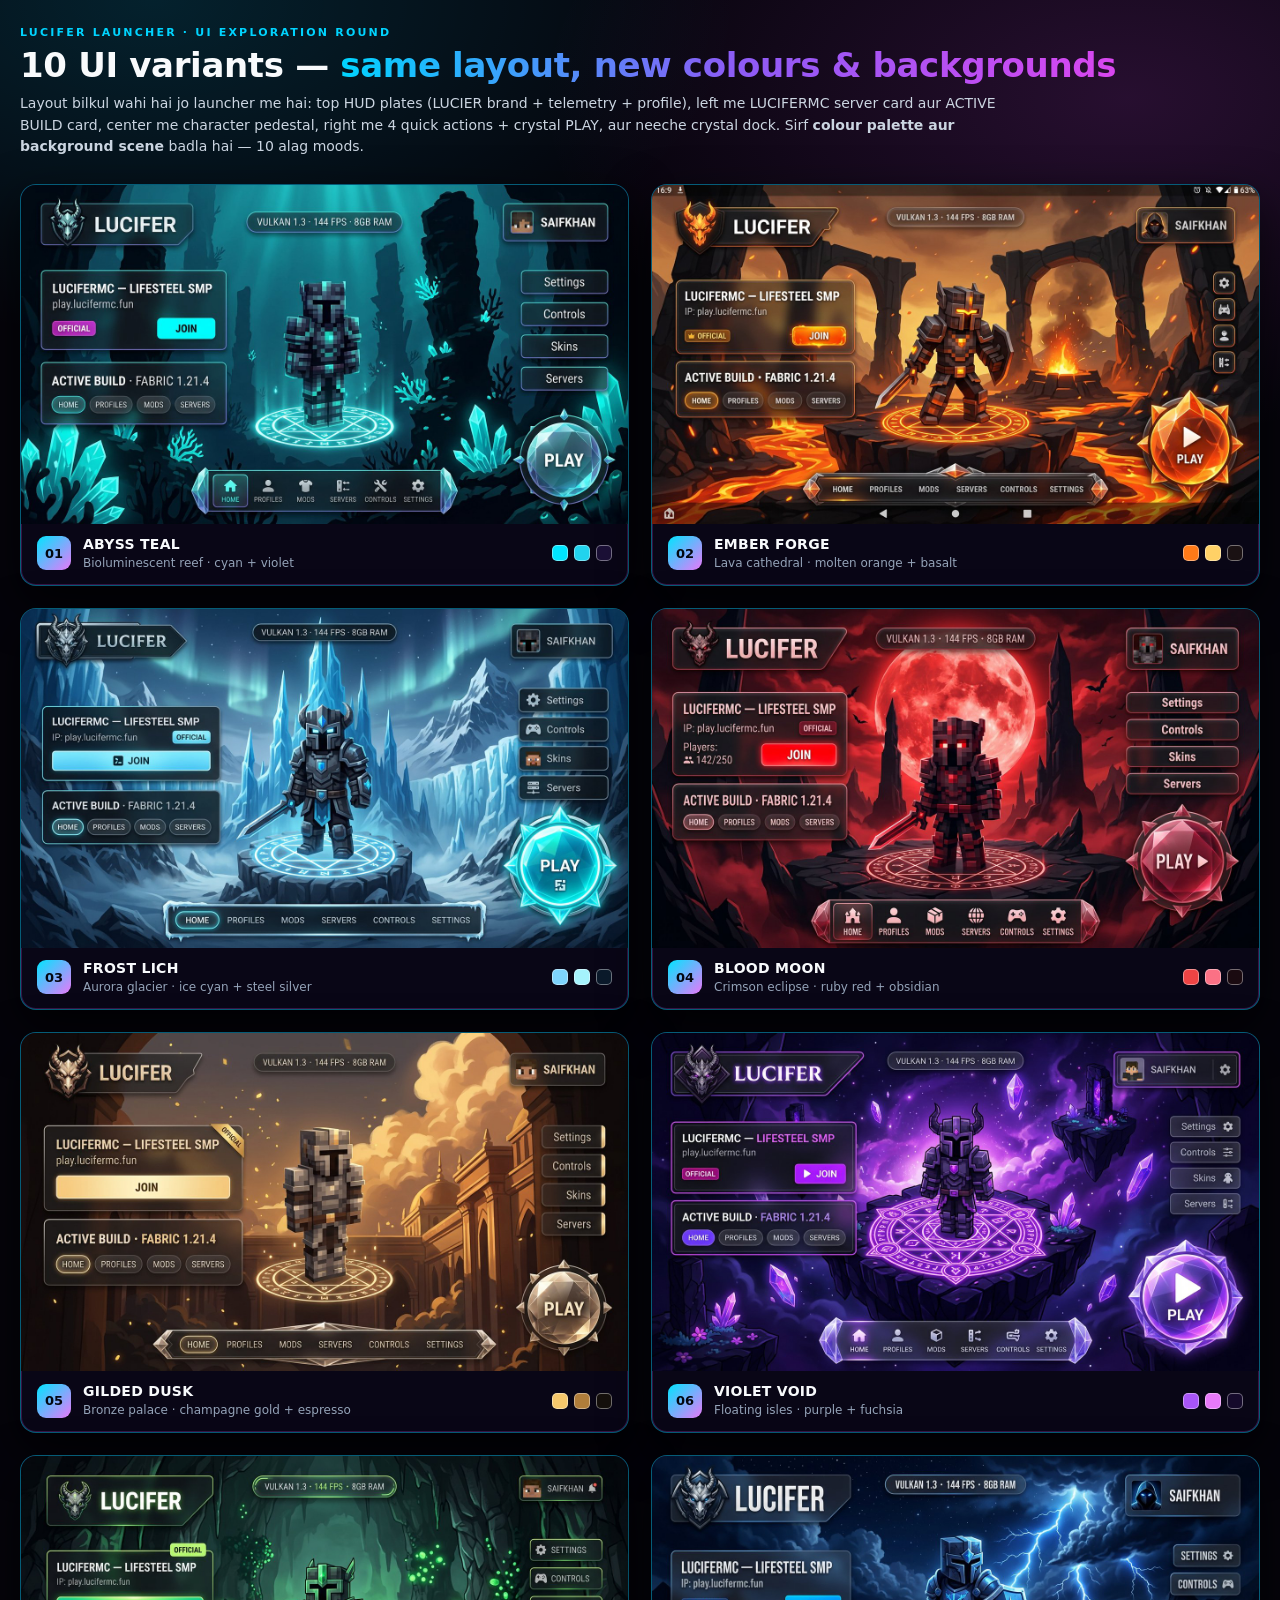
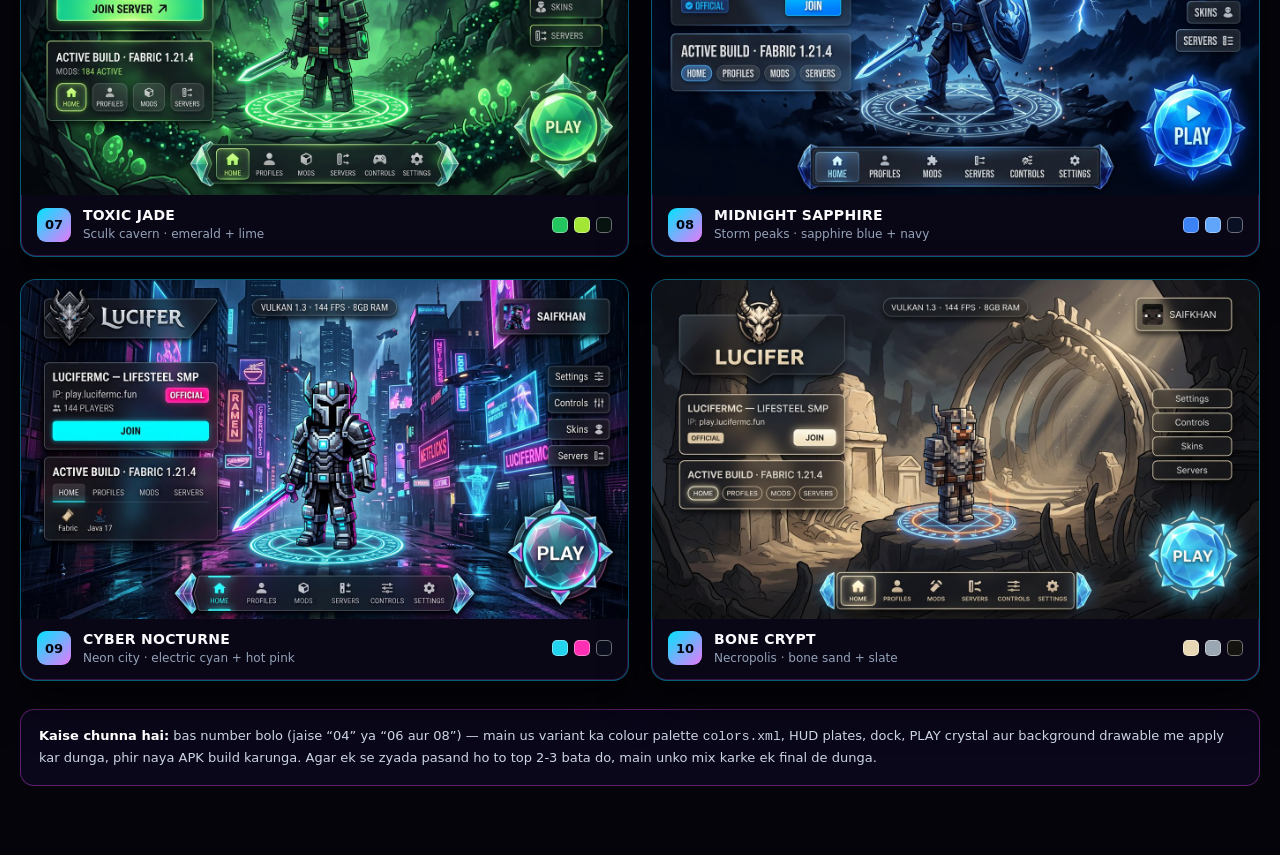
==== mockups/variants/index.html @ 6f7165e1 "mockups(ui): 10 launcher UI colour + background variants Co-authored-by: arena-agent <297053741+aren" ====
<!DOCTYPE html>
<html lang="en">
<head>
<meta charset="UTF-8" />
<meta name="viewport" content="width=device-width, initial-scale=1.0" />
<title>LUCIFER LAUNCHER · 10 UI Colour + Background Variants</title>
<style>
  :root {
    --void: #05040b;
    --panel: rgba(10, 7, 24, 0.9);
    --cyan: #00d4ff;
    --magenta: #d946ef;
    --text: #f8fafc;
    --muted: #94a3b8;
  }
  * { box-sizing: border-box; margin: 0; padding: 0; }
  body {
    background:
      radial-gradient(900px 520px at 12% 0%, rgba(0, 212, 255, 0.14), transparent 65%),
      radial-gradient(900px 520px at 88% 4%, rgba(217, 70, 239, 0.16), transparent 65%),
      var(--void);
    color: var(--text);
    font-family: "Inter", "Segoe UI", Roboto, system-ui, sans-serif;
    padding: 26px 20px 70px;
  }
  .wrap { max-width: 1400px; margin: 0 auto; }
  .kicker {
    font-size: 11px; font-weight: 800; letter-spacing: 0.2em;
    text-transform: uppercase; color: var(--cyan);
  }
  h1 {
    font-size: clamp(22px, 3vw, 34px); font-weight: 900; letter-spacing: -0.01em;
    margin: 6px 0 8px;
  }
  h1 span {
    background: linear-gradient(90deg, var(--cyan), #8b5cf6, var(--magenta));
    -webkit-background-clip: text; background-clip: text; color: transparent;
  }
  .sub { color: #cbd5e1; font-size: 14px; line-height: 1.55; max-width: 980px; margin-bottom: 26px; }
  .grid { display: grid; grid-template-columns: repeat(2, minmax(0, 1fr)); gap: 22px; }
  @media (max-width: 880px) { .grid { grid-template-columns: 1fr; } }
  .card {
    background: var(--panel);
    border: 1.5px solid rgba(0, 212, 255, 0.42);
    border-radius: 16px;
    overflow: hidden;
    box-shadow: 0 18px 48px rgba(0, 0, 0, 0.7), inset 0 0 0 1px rgba(217, 70, 239, 0.22);
  }
  .card img { display: block; width: 100%; height: auto; }
  .meta { display: flex; align-items: center; gap: 12px; padding: 12px 16px 14px; }
  .num {
    width: 34px; height: 34px; flex-shrink: 0; border-radius: 9px;
    display: grid; place-items: center;
    font-weight: 900; font-size: 13px;
    color: #040711;
    background: linear-gradient(135deg, #00e5ff, #e879f9);
  }
  .meta b { display: block; font-size: 14px; letter-spacing: 0.02em; }
  .meta span { font-size: 12px; color: var(--muted); }
  .swatches { margin-left: auto; display: flex; gap: 6px; }
  .sw { width: 16px; height: 16px; border-radius: 5px; border: 1px solid rgba(255,255,255,0.4); }
  .note {
    margin-top: 28px; padding: 16px 18px; border-radius: 14px;
    background: rgba(12, 8, 28, 0.9);
    border: 1px solid rgba(217, 70, 239, 0.4);
    color: #cbd5e1; font-size: 13px; line-height: 1.6;
  }
  .note b { color: #fff; }
</style>
</head>
<body>
<div class="wrap">
  <div class="kicker">LUCIFER LAUNCHER · UI exploration round</div>
  <h1>10 UI variants — <span>same layout, new colours &amp; backgrounds</span></h1>
  <p class="sub">
    Layout bilkul wahi hai jo launcher me hai: top HUD plates (LUCIER brand + telemetry + profile), left me LUCIFERMC server card
    aur ACTIVE BUILD card, center me character pedestal, right me 4 quick actions + crystal PLAY, aur neeche crystal dock.
    Sirf <b>colour palette aur background scene</b> badla hai — 10 alag moods.
  </p>

  <div class="grid">
    <div class="card">
      <img src="u01-abyss-teal.jpg" alt="01 Abyss Teal launcher UI" />
      <div class="meta">
        <div class="num">01</div>
        <div><b>ABYSS TEAL</b><span>Bioluminescent reef · cyan + violet</span></div>
        <div class="swatches"><div class="sw" style="background:#00e5ff"></div><div class="sw" style="background:#22d3ee"></div><div class="sw" style="background:#1b1036"></div></div>
      </div>
    </div>

    <div class="card">
      <img src="u02-ember-forge.jpg" alt="02 Ember Forge launcher UI" />
      <div class="meta">
        <div class="num">02</div>
        <div><b>EMBER FORGE</b><span>Lava cathedral · molten orange + basalt</span></div>
        <div class="swatches"><div class="sw" style="background:#ff7a18"></div><div class="sw" style="background:#ffd166"></div><div class="sw" style="background:#1a1113"></div></div>
      </div>
    </div>

    <div class="card">
      <img src="u03-frost-lich.jpg" alt="03 Frost Lich launcher UI" />
      <div class="meta">
        <div class="num">03</div>
        <div><b>FROST LICH</b><span>Aurora glacier · ice cyan + steel silver</span></div>
        <div class="swatches"><div class="sw" style="background:#7dd3fc"></div><div class="sw" style="background:#a5f3fc"></div><div class="sw" style="background:#0b1a2b"></div></div>
      </div>
    </div>

    <div class="card">
      <img src="u04-blood-moon.jpg" alt="04 Blood Moon launcher UI" />
      <div class="meta">
        <div class="num">04</div>
        <div><b>BLOOD MOON</b><span>Crimson eclipse · ruby red + obsidian</span></div>
        <div class="swatches"><div class="sw" style="background:#ef4444"></div><div class="sw" style="background:#fb7185"></div><div class="sw" style="background:#1a0a10"></div></div>
      </div>
    </div>

    <div class="card">
      <img src="u05-gilded-dusk.jpg" alt="05 Gilded Dusk launcher UI" />
      <div class="meta">
        <div class="num">05</div>
        <div><b>GILDED DUSK</b><span>Bronze palace · champagne gold + espresso</span></div>
        <div class="swatches"><div class="sw" style="background:#f5c76b"></div><div class="sw" style="background:#b07d3a"></div><div class="sw" style="background:#15100c"></div></div>
      </div>
    </div>

    <div class="card">
      <img src="u06-violet-void.jpg" alt="06 Violet Void launcher UI" />
      <div class="meta">
        <div class="num">06</div>
        <div><b>VIOLET VOID</b><span>Floating isles · purple + fuchsia</span></div>
        <div class="swatches"><div class="sw" style="background:#a855f7"></div><div class="sw" style="background:#e879f9"></div><div class="sw" style="background:#150a2b"></div></div>
      </div>
    </div>

    <div class="card">
      <img src="u07-toxic-jade.jpg" alt="07 Toxic Jade launcher UI" />
      <div class="meta">
        <div class="num">07</div>
        <div><b>TOXIC JADE</b><span>Sculk cavern · emerald + lime</span></div>
        <div class="swatches"><div class="sw" style="background:#22c55e"></div><div class="sw" style="background:#a3e635"></div><div class="sw" style="background:#08140f"></div></div>
      </div>
    </div>

    <div class="card">
      <img src="u08-midnight-sapphire.jpg" alt="08 Midnight Sapphire launcher UI" />
      <div class="meta">
        <div class="num">08</div>
        <div><b>MIDNIGHT SAPPHIRE</b><span>Storm peaks · sapphire blue + navy</span></div>
        <div class="swatches"><div class="sw" style="background:#3b82f6"></div><div class="sw" style="background:#60a5fa"></div><div class="sw" style="background:#0a1024"></div></div>
      </div>
    </div>

    <div class="card">
      <img src="u09-cyber-nocturne.jpg" alt="09 Cyber Nocturne launcher UI" />
      <div class="meta">
        <div class="num">09</div>
        <div><b>CYBER NOCTURNE</b><span>Neon city · electric cyan + hot pink</span></div>
        <div class="swatches"><div class="sw" style="background:#22d3ee"></div><div class="sw" style="background:#ff2fb3"></div><div class="sw" style="background:#0b0f1d"></div></div>
      </div>
    </div>

    <div class="card">
      <img src="u10-bone-crypt.jpg" alt="10 Bone Crypt launcher UI" />
      <div class="meta">
        <div class="num">10</div>
        <div><b>BONE CRYPT</b><span>Necropolis · bone sand + slate</span></div>
        <div class="swatches"><div class="sw" style="background:#e7d6b3"></div><div class="sw" style="background:#9aa6b2"></div><div class="sw" style="background:#141310"></div></div>
      </div>
    </div>
  </div>

  <div class="note">
    <b>Kaise chunna hai:</b> bas number bolo (jaise “04” ya “06 aur 08”) — main us variant ka colour palette
    <code>colors.xml</code>, HUD plates, dock, PLAY crystal aur background drawable me apply kar dunga, phir naya APK build karunga.
    Agar ek se zyada pasand ho to top 2-3 bata do, main unko mix karke ek final de dunga.
  </div>
</div>
</body>
</html>
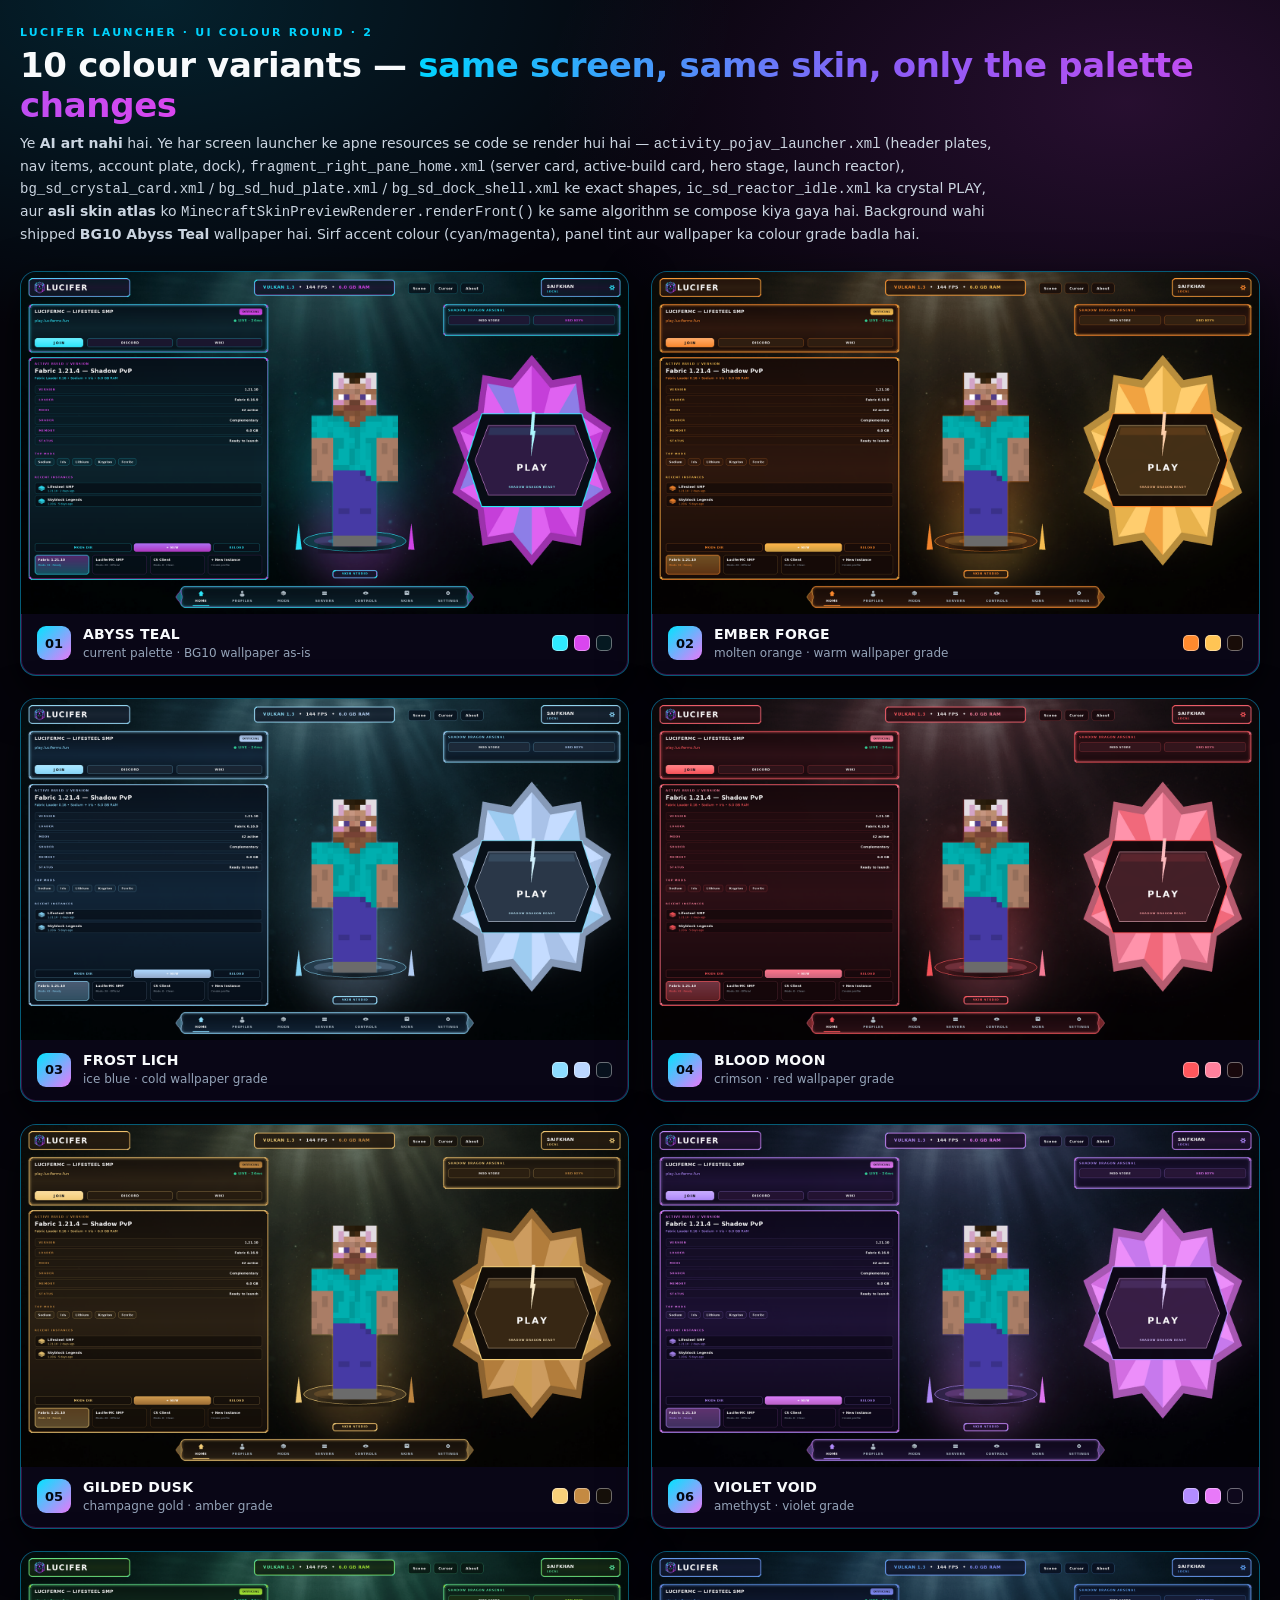
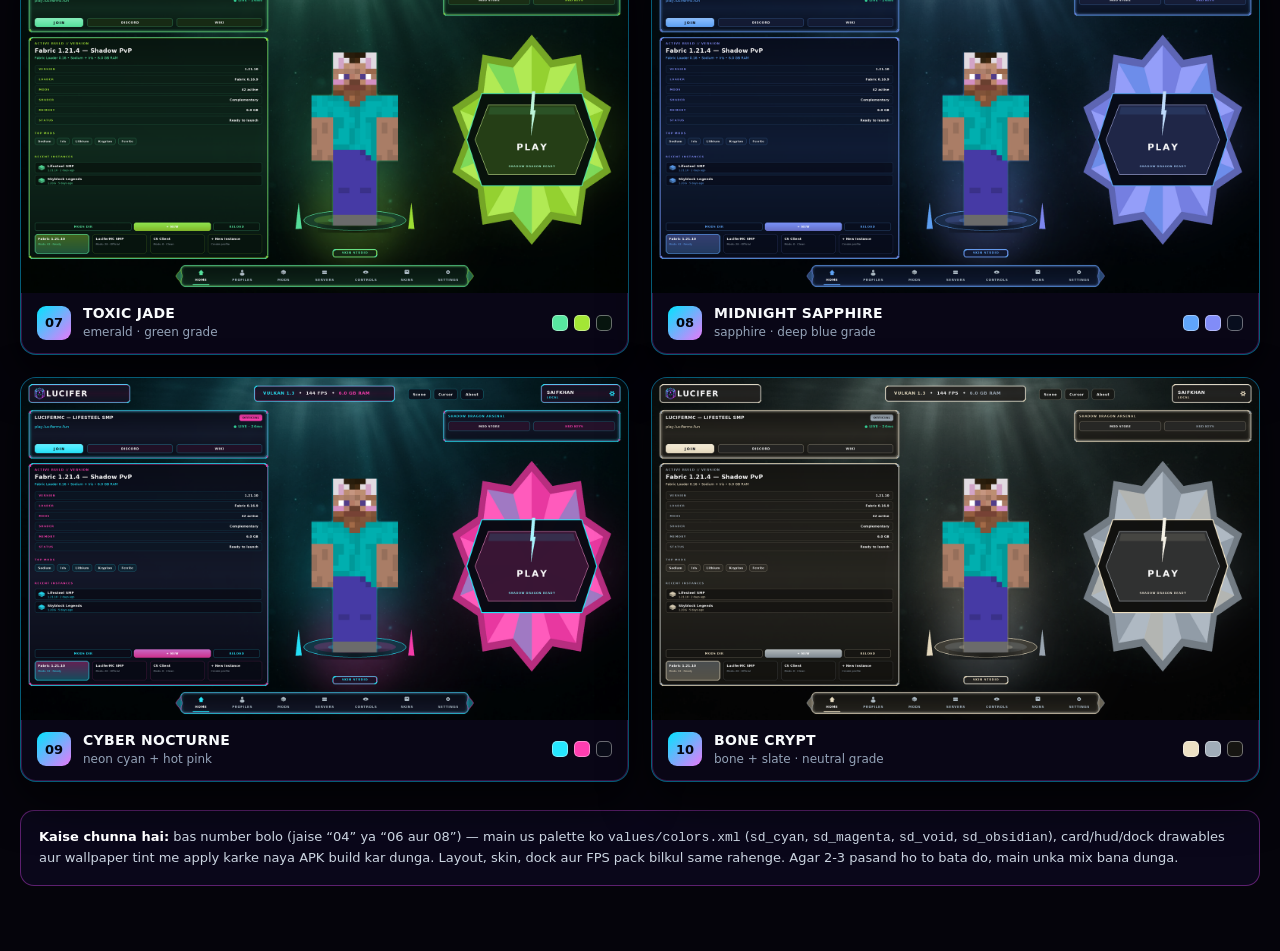
==== commit eedd4168: "mockups(ui): code-rendered launcher colour variants (no AI art) Rendered from the app's own resource" ====
--- a/mockups/variants/index.html
+++ b/mockups/variants/index.html
@@ -70,110 +70,116 @@
 </head>
 <body>
 <div class="wrap">
-  <div class="kicker">LUCIFER LAUNCHER · UI exploration round</div>
-  <h1>10 UI variants — <span>same layout, new colours &amp; backgrounds</span></h1>
+  <div class="kicker">LUCIFER LAUNCHER · UI colour round · 2</div>
+  <h1>10 colour variants — <span>same screen, same skin, only the palette changes</span></h1>
   <p class="sub">
-    Layout bilkul wahi hai jo launcher me hai: top HUD plates (LUCIER brand + telemetry + profile), left me LUCIFERMC server card
-    aur ACTIVE BUILD card, center me character pedestal, right me 4 quick actions + crystal PLAY, aur neeche crystal dock.
-    Sirf <b>colour palette aur background scene</b> badla hai — 10 alag moods.
+    Ye <b>AI art nahi</b> hai. Ye har screen launcher ke apne resources se code se render hui hai —
+    <code>activity_pojav_launcher.xml</code> (header plates, nav items, account plate, dock),
+    <code>fragment_right_pane_home.xml</code> (server card, active-build card, hero stage, launch reactor),
+    <code>bg_sd_crystal_card.xml</code> / <code>bg_sd_hud_plate.xml</code> / <code>bg_sd_dock_shell.xml</code> ke exact shapes,
+    <code>ic_sd_reactor_idle.xml</code> ka crystal PLAY, aur <b>asli skin atlas</b> ko
+    <code>MinecraftSkinPreviewRenderer.renderFront()</code> ke same algorithm se compose kiya gaya hai.
+    Background wahi shipped <b>BG10 Abyss Teal</b> wallpaper hai. Sirf accent colour (cyan/magenta), panel tint aur
+    wallpaper ka colour grade badla hai.
   </p>
 
   <div class="grid">
     <div class="card">
-      <img src="u01-abyss-teal.jpg" alt="01 Abyss Teal launcher UI" />
+      <img src="v01-abyss-teal.png" alt="01 ABYSS TEAL — real launcher screen" />
       <div class="meta">
         <div class="num">01</div>
-        <div><b>ABYSS TEAL</b><span>Bioluminescent reef · cyan + violet</span></div>
-        <div class="swatches"><div class="sw" style="background:#00e5ff"></div><div class="sw" style="background:#22d3ee"></div><div class="sw" style="background:#1b1036"></div></div>
+        <div><b>ABYSS TEAL</b><span>current palette · BG10 wallpaper as-is</span></div>
+        <div class="swatches"><div class="sw" style="background:#2FE9FF"></div><div class="sw" style="background:#D946EF"></div><div class="sw" style="background:#061A22"></div></div>
       </div>
     </div>
 
     <div class="card">
-      <img src="u02-ember-forge.jpg" alt="02 Ember Forge launcher UI" />
+      <img src="v02-ember-forge.png" alt="02 EMBER FORGE — real launcher screen" />
       <div class="meta">
         <div class="num">02</div>
-        <div><b>EMBER FORGE</b><span>Lava cathedral · molten orange + basalt</span></div>
-        <div class="swatches"><div class="sw" style="background:#ff7a18"></div><div class="sw" style="background:#ffd166"></div><div class="sw" style="background:#1a1113"></div></div>
+        <div><b>EMBER FORGE</b><span>molten orange · warm wallpaper grade</span></div>
+        <div class="swatches"><div class="sw" style="background:#FF8A2E"></div><div class="sw" style="background:#FFC454"></div><div class="sw" style="background:#180C08"></div></div>
       </div>
     </div>
 
     <div class="card">
-      <img src="u03-frost-lich.jpg" alt="03 Frost Lich launcher UI" />
+      <img src="v03-frost-lich.png" alt="03 FROST LICH — real launcher screen" />
       <div class="meta">
         <div class="num">03</div>
-        <div><b>FROST LICH</b><span>Aurora glacier · ice cyan + steel silver</span></div>
-        <div class="swatches"><div class="sw" style="background:#7dd3fc"></div><div class="sw" style="background:#a5f3fc"></div><div class="sw" style="background:#0b1a2b"></div></div>
+        <div><b>FROST LICH</b><span>ice blue · cold wallpaper grade</span></div>
+        <div class="swatches"><div class="sw" style="background:#8CDCFF"></div><div class="sw" style="background:#BAD6FF"></div><div class="sw" style="background:#08121E"></div></div>
       </div>
     </div>
 
     <div class="card">
-      <img src="u04-blood-moon.jpg" alt="04 Blood Moon launcher UI" />
+      <img src="v04-blood-moon.png" alt="04 BLOOD MOON — real launcher screen" />
       <div class="meta">
         <div class="num">04</div>
-        <div><b>BLOOD MOON</b><span>Crimson eclipse · ruby red + obsidian</span></div>
-        <div class="swatches"><div class="sw" style="background:#ef4444"></div><div class="sw" style="background:#fb7185"></div><div class="sw" style="background:#1a0a10"></div></div>
+        <div><b>BLOOD MOON</b><span>crimson · red wallpaper grade</span></div>
+        <div class="swatches"><div class="sw" style="background:#FF565C"></div><div class="sw" style="background:#FF809C"></div><div class="sw" style="background:#18080C"></div></div>
       </div>
     </div>
 
     <div class="card">
-      <img src="u05-gilded-dusk.jpg" alt="05 Gilded Dusk launcher UI" />
+      <img src="v05-gilded-dusk.png" alt="05 GILDED DUSK — real launcher screen" />
       <div class="meta">
         <div class="num">05</div>
-        <div><b>GILDED DUSK</b><span>Bronze palace · champagne gold + espresso</span></div>
-        <div class="swatches"><div class="sw" style="background:#f5c76b"></div><div class="sw" style="background:#b07d3a"></div><div class="sw" style="background:#15100c"></div></div>
+        <div><b>GILDED DUSK</b><span>champagne gold · amber grade</span></div>
+        <div class="swatches"><div class="sw" style="background:#F8D07A"></div><div class="sw" style="background:#C48A42"></div><div class="sw" style="background:#16100A"></div></div>
       </div>
     </div>
 
     <div class="card">
-      <img src="u06-violet-void.jpg" alt="06 Violet Void launcher UI" />
+      <img src="v06-violet-void.png" alt="06 VIOLET VOID — real launcher screen" />
       <div class="meta">
         <div class="num">06</div>
-        <div><b>VIOLET VOID</b><span>Floating isles · purple + fuchsia</span></div>
-        <div class="swatches"><div class="sw" style="background:#a855f7"></div><div class="sw" style="background:#e879f9"></div><div class="sw" style="background:#150a2b"></div></div>
+        <div><b>VIOLET VOID</b><span>amethyst · violet grade</span></div>
+        <div class="swatches"><div class="sw" style="background:#B28CFF"></div><div class="sw" style="background:#E879F9"></div><div class="sw" style="background:#0E081C"></div></div>
       </div>
     </div>
 
     <div class="card">
-      <img src="u07-toxic-jade.jpg" alt="07 Toxic Jade launcher UI" />
+      <img src="v07-toxic-jade.png" alt="07 TOXIC JADE — real launcher screen" />
       <div class="meta">
         <div class="num">07</div>
-        <div><b>TOXIC JADE</b><span>Sculk cavern · emerald + lime</span></div>
-        <div class="swatches"><div class="sw" style="background:#22c55e"></div><div class="sw" style="background:#a3e635"></div><div class="sw" style="background:#08140f"></div></div>
+        <div><b>TOXIC JADE</b><span>emerald · green grade</span></div>
+        <div class="swatches"><div class="sw" style="background:#58E6A0"></div><div class="sw" style="background:#A3E635"></div><div class="sw" style="background:#08160F"></div></div>
       </div>
     </div>
 
     <div class="card">
-      <img src="u08-midnight-sapphire.jpg" alt="08 Midnight Sapphire launcher UI" />
+      <img src="v08-midnight-sapphire.png" alt="08 MIDNIGHT SAPPHIRE — real launcher screen" />
       <div class="meta">
         <div class="num">08</div>
-        <div><b>MIDNIGHT SAPPHIRE</b><span>Storm peaks · sapphire blue + navy</span></div>
-        <div class="swatches"><div class="sw" style="background:#3b82f6"></div><div class="sw" style="background:#60a5fa"></div><div class="sw" style="background:#0a1024"></div></div>
+        <div><b>MIDNIGHT SAPPHIRE</b><span>sapphire · deep blue grade</span></div>
+        <div class="swatches"><div class="sw" style="background:#60A5FA"></div><div class="sw" style="background:#818CF8"></div><div class="sw" style="background:#080E1E"></div></div>
       </div>
     </div>
 
     <div class="card">
-      <img src="u09-cyber-nocturne.jpg" alt="09 Cyber Nocturne launcher UI" />
+      <img src="v09-cyber-nocturne.png" alt="09 CYBER NOCTURNE — real launcher screen" />
       <div class="meta">
         <div class="num">09</div>
-        <div><b>CYBER NOCTURNE</b><span>Neon city · electric cyan + hot pink</span></div>
-        <div class="swatches"><div class="sw" style="background:#22d3ee"></div><div class="sw" style="background:#ff2fb3"></div><div class="sw" style="background:#0b0f1d"></div></div>
+        <div><b>CYBER NOCTURNE</b><span>neon cyan + hot pink</span></div>
+        <div class="swatches"><div class="sw" style="background:#26E7FF"></div><div class="sw" style="background:#FF3EB0"></div><div class="sw" style="background:#0A0C18"></div></div>
       </div>
     </div>
 
     <div class="card">
-      <img src="u10-bone-crypt.jpg" alt="10 Bone Crypt launcher UI" />
+      <img src="v10-bone-crypt.png" alt="10 BONE CRYPT — real launcher screen" />
       <div class="meta">
         <div class="num">10</div>
-        <div><b>BONE CRYPT</b><span>Necropolis · bone sand + slate</span></div>
-        <div class="swatches"><div class="sw" style="background:#e7d6b3"></div><div class="sw" style="background:#9aa6b2"></div><div class="sw" style="background:#141310"></div></div>
+        <div><b>BONE CRYPT</b><span>bone + slate · neutral grade</span></div>
+        <div class="swatches"><div class="sw" style="background:#ECE0C4"></div><div class="sw" style="background:#A0ACB8"></div><div class="sw" style="background:#161512"></div></div>
       </div>
     </div>
   </div>
 
   <div class="note">
-    <b>Kaise chunna hai:</b> bas number bolo (jaise “04” ya “06 aur 08”) — main us variant ka colour palette
-    <code>colors.xml</code>, HUD plates, dock, PLAY crystal aur background drawable me apply kar dunga, phir naya APK build karunga.
-    Agar ek se zyada pasand ho to top 2-3 bata do, main unko mix karke ek final de dunga.
+    <b>Kaise chunna hai:</b> bas number bolo (jaise “04” ya “06 aur 08”) — main us palette ko
+    <code>values/colors.xml</code> (<code>sd_cyan</code>, <code>sd_magenta</code>, <code>sd_void</code>, <code>sd_obsidian</code>),
+    card/hud/dock drawables aur wallpaper tint me apply karke naya APK build kar dunga.
+    Layout, skin, dock aur FPS pack bilkul same rahenge. Agar 2-3 pasand ho to bata do, main unka mix bana dunga.
   </div>
 </div>
 </body>
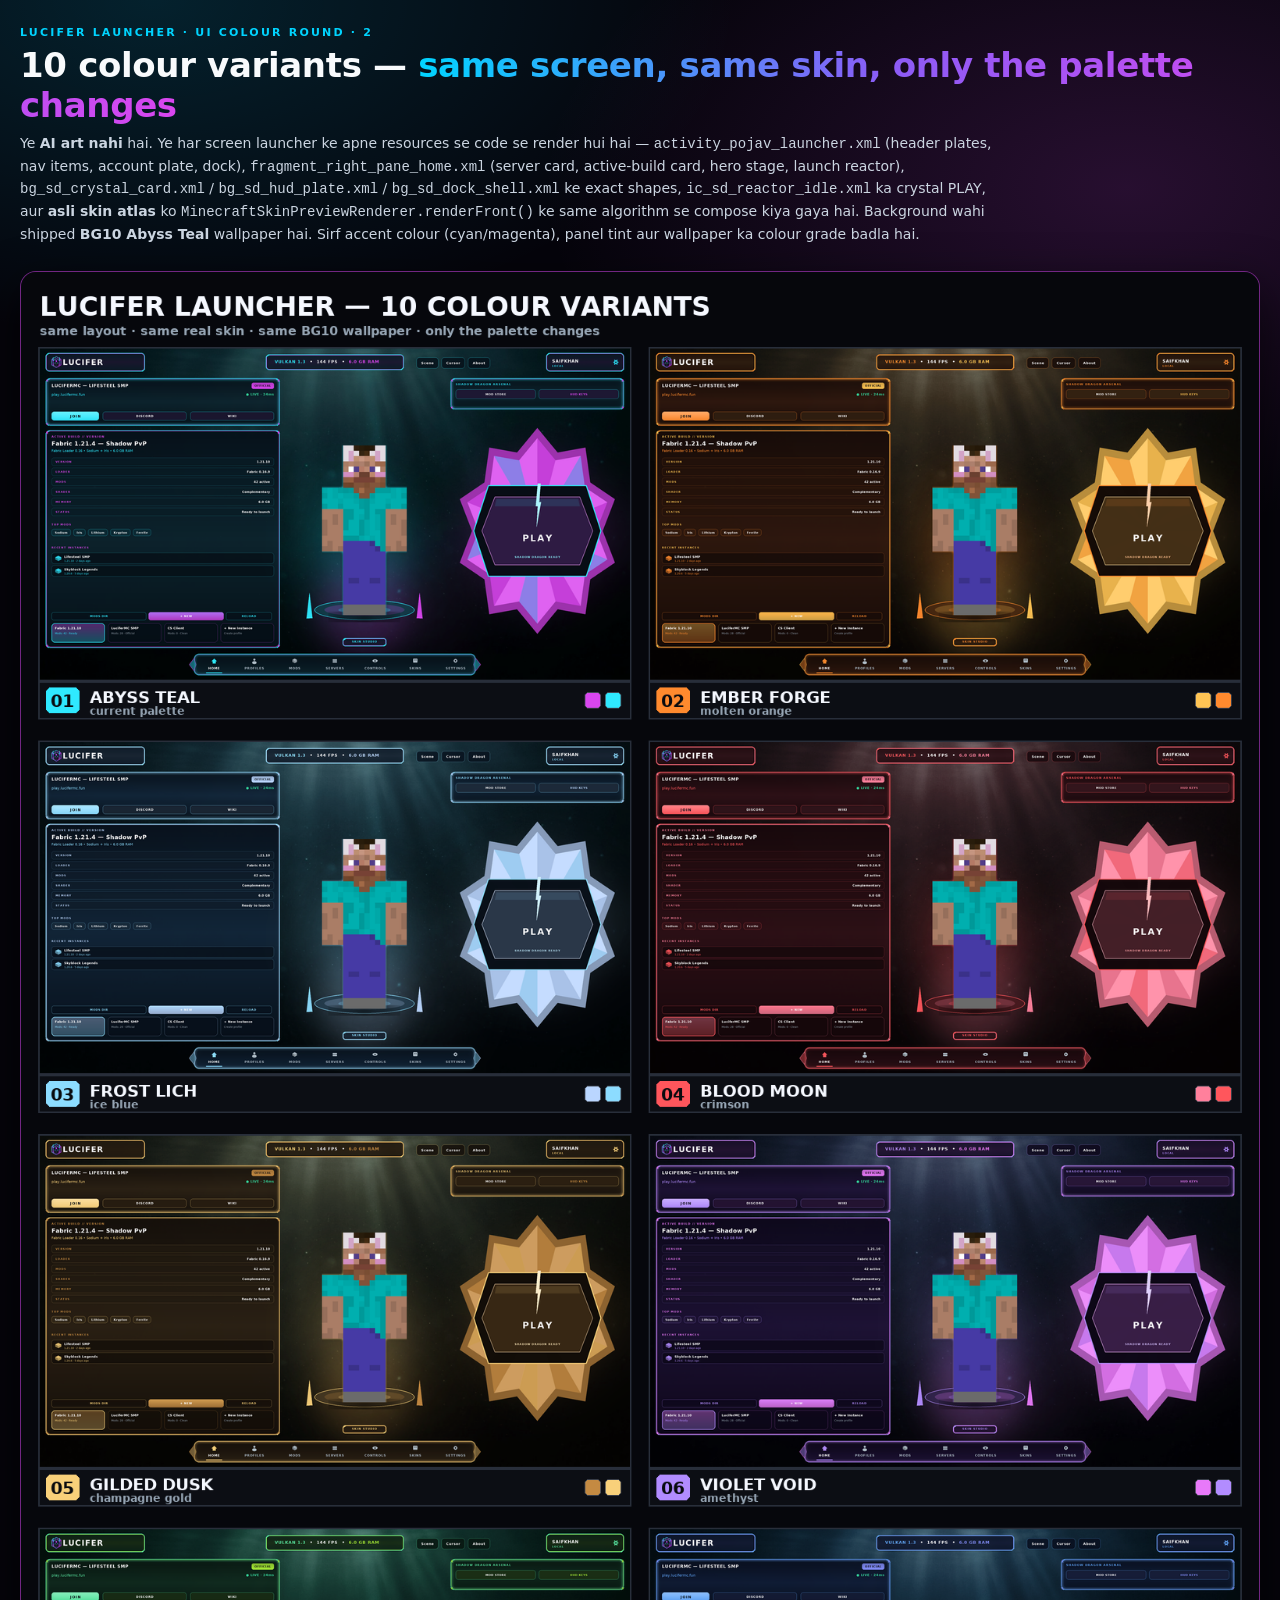
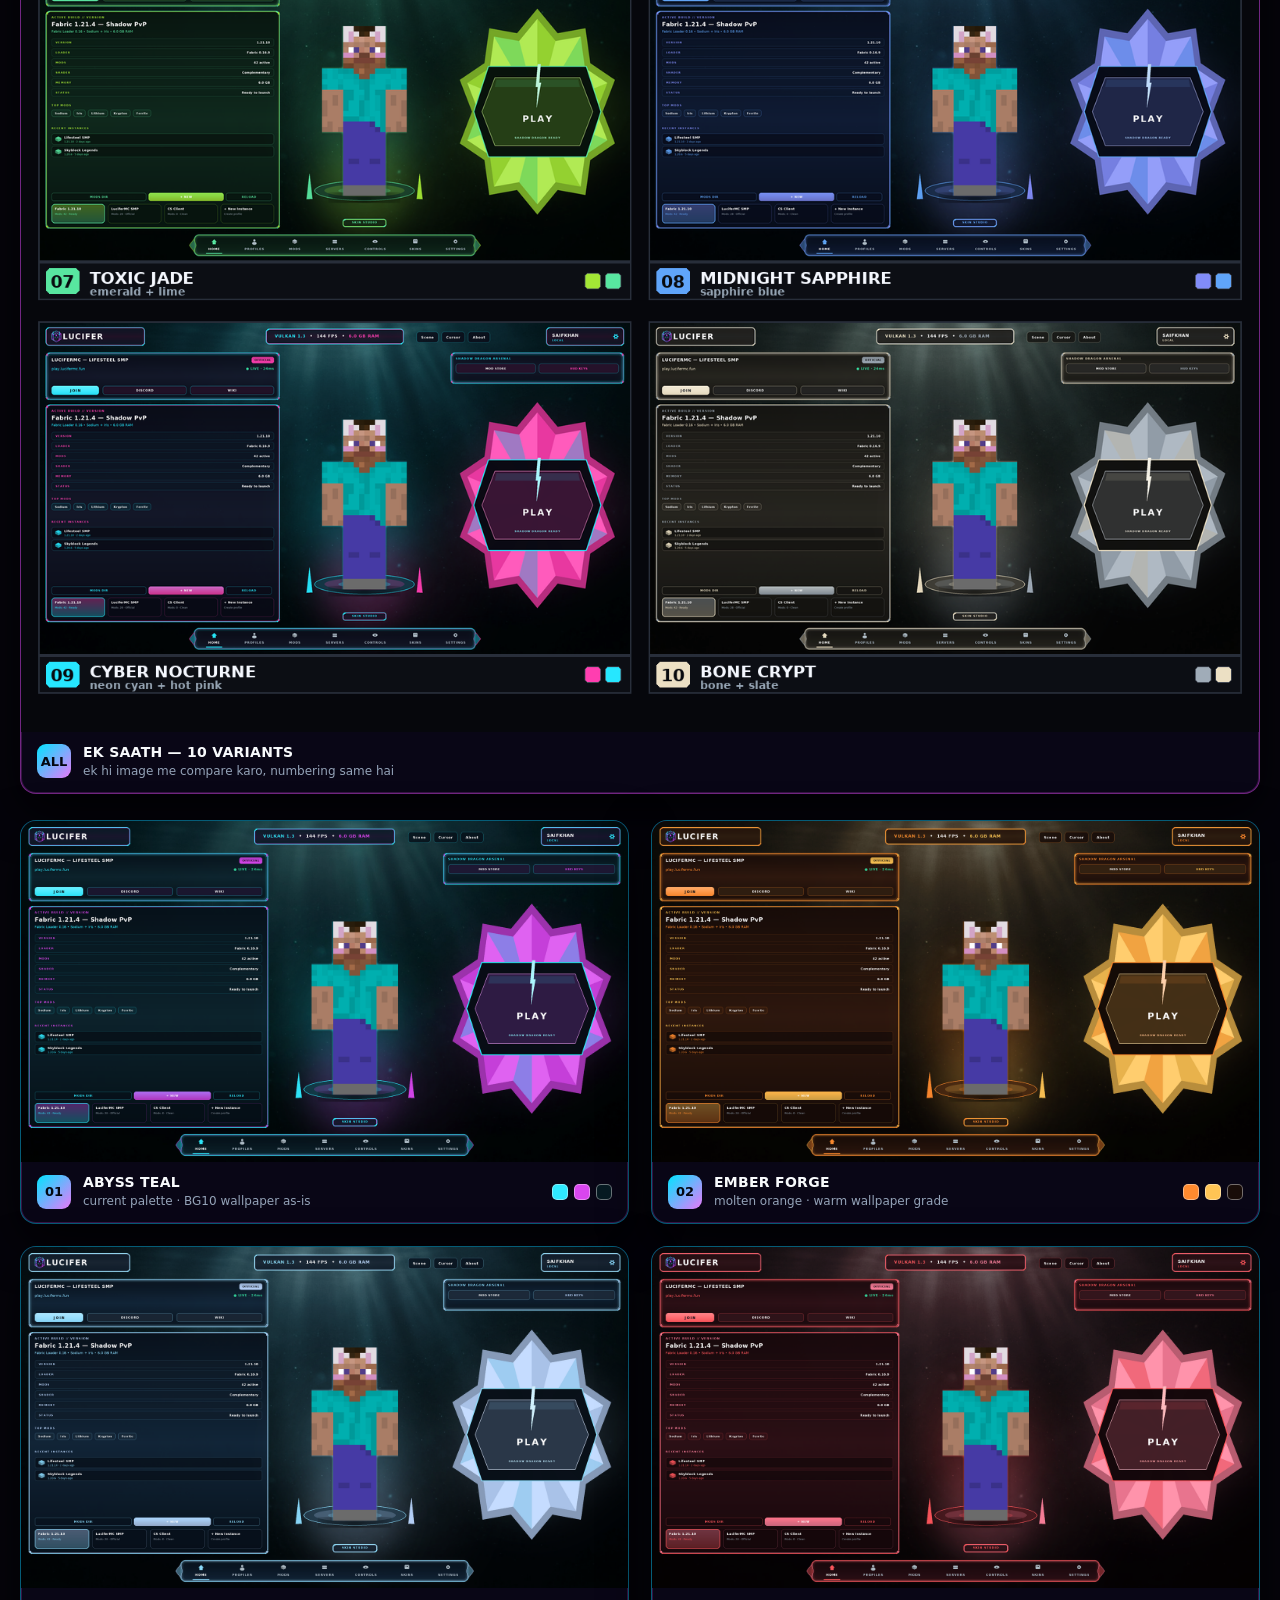
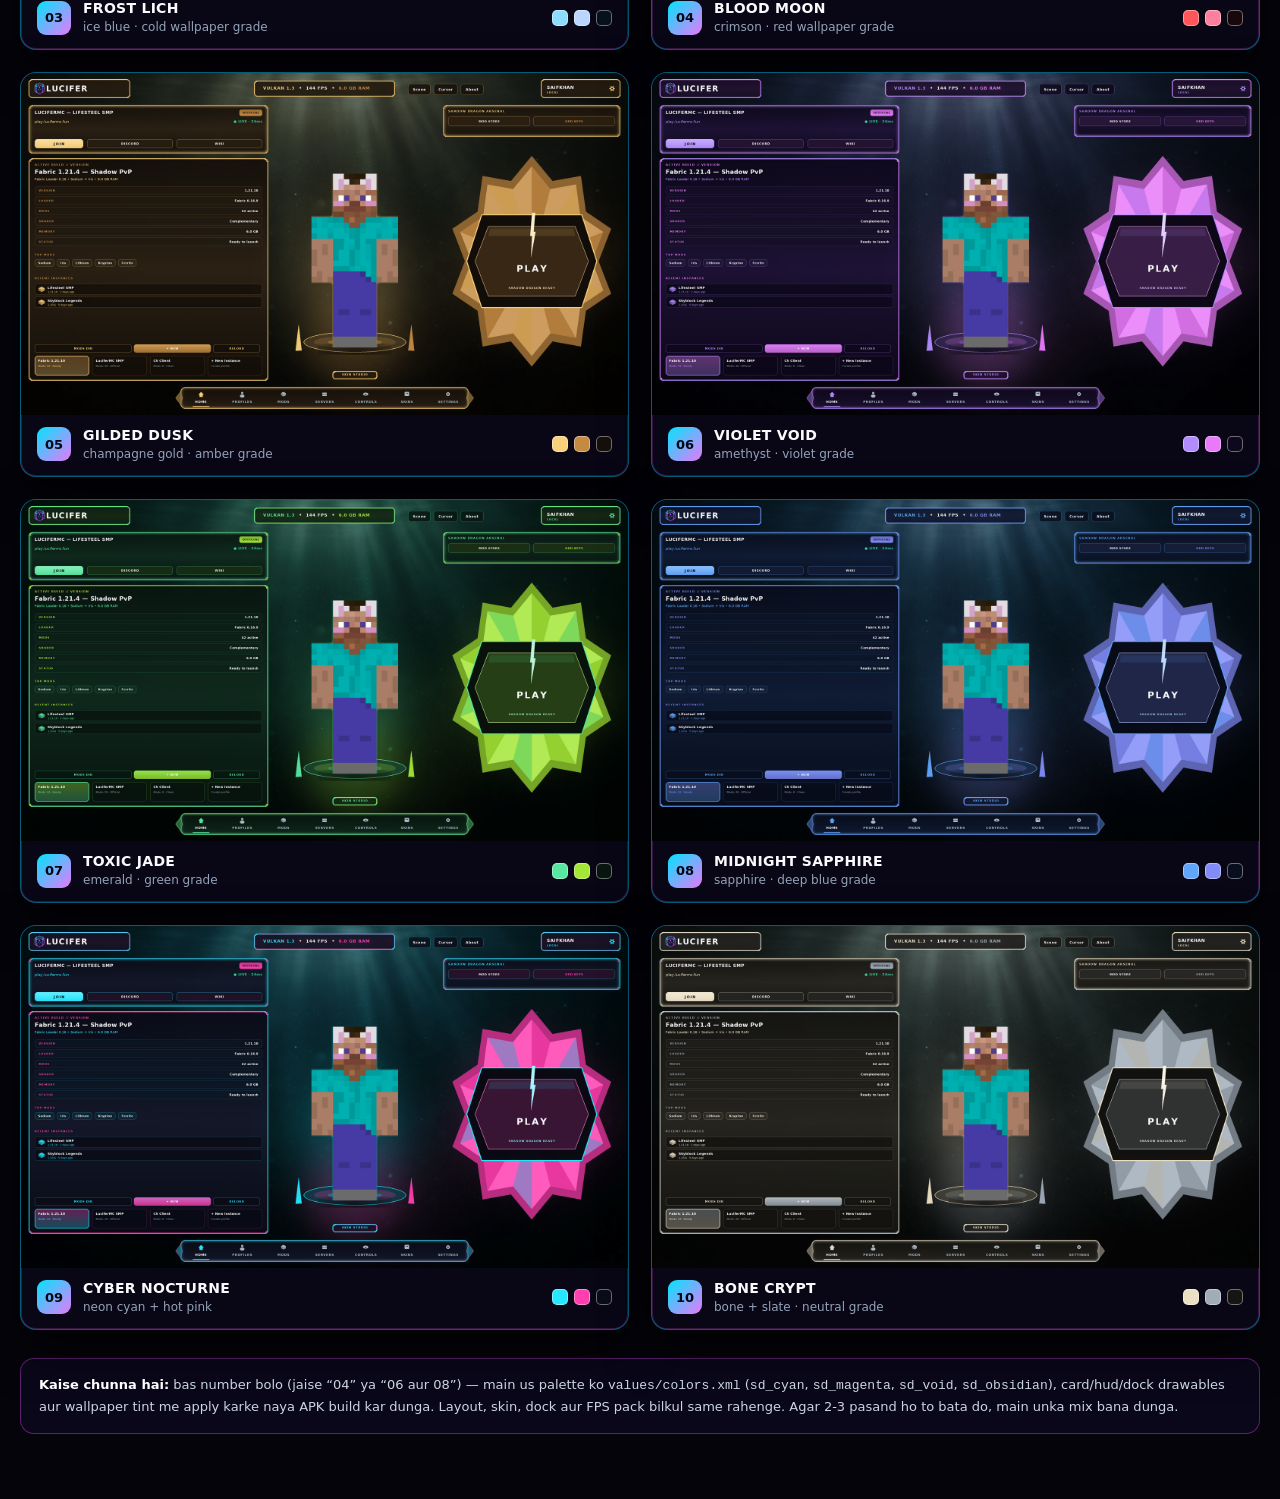
==== commit 3cdef15c: "mockups(ui): labelled contact sheet of all 10 colour variants Co-authored-by: arena-agent <297053741" ====
--- a/mockups/variants/index.html
+++ b/mockups/variants/index.html
@@ -82,6 +82,14 @@
     Background wahi shipped <b>BG10 Abyss Teal</b> wallpaper hai. Sirf accent colour (cyan/magenta), panel tint aur
     wallpaper ka colour grade badla hai.
   </p>
+
+  <div class="card" style="border-color:rgba(217,70,239,0.5);margin-bottom:26px">
+    <img src="00-all-variants.png" alt="All 10 launcher colour variants on one sheet" />
+    <div class="meta">
+      <div class="num">ALL</div>
+      <div><b>EK SAATH — 10 VARIANTS</b><span>ek hi image me compare karo, numbering same hai</span></div>
+    </div>
+  </div>
 
   <div class="grid">
     <div class="card">
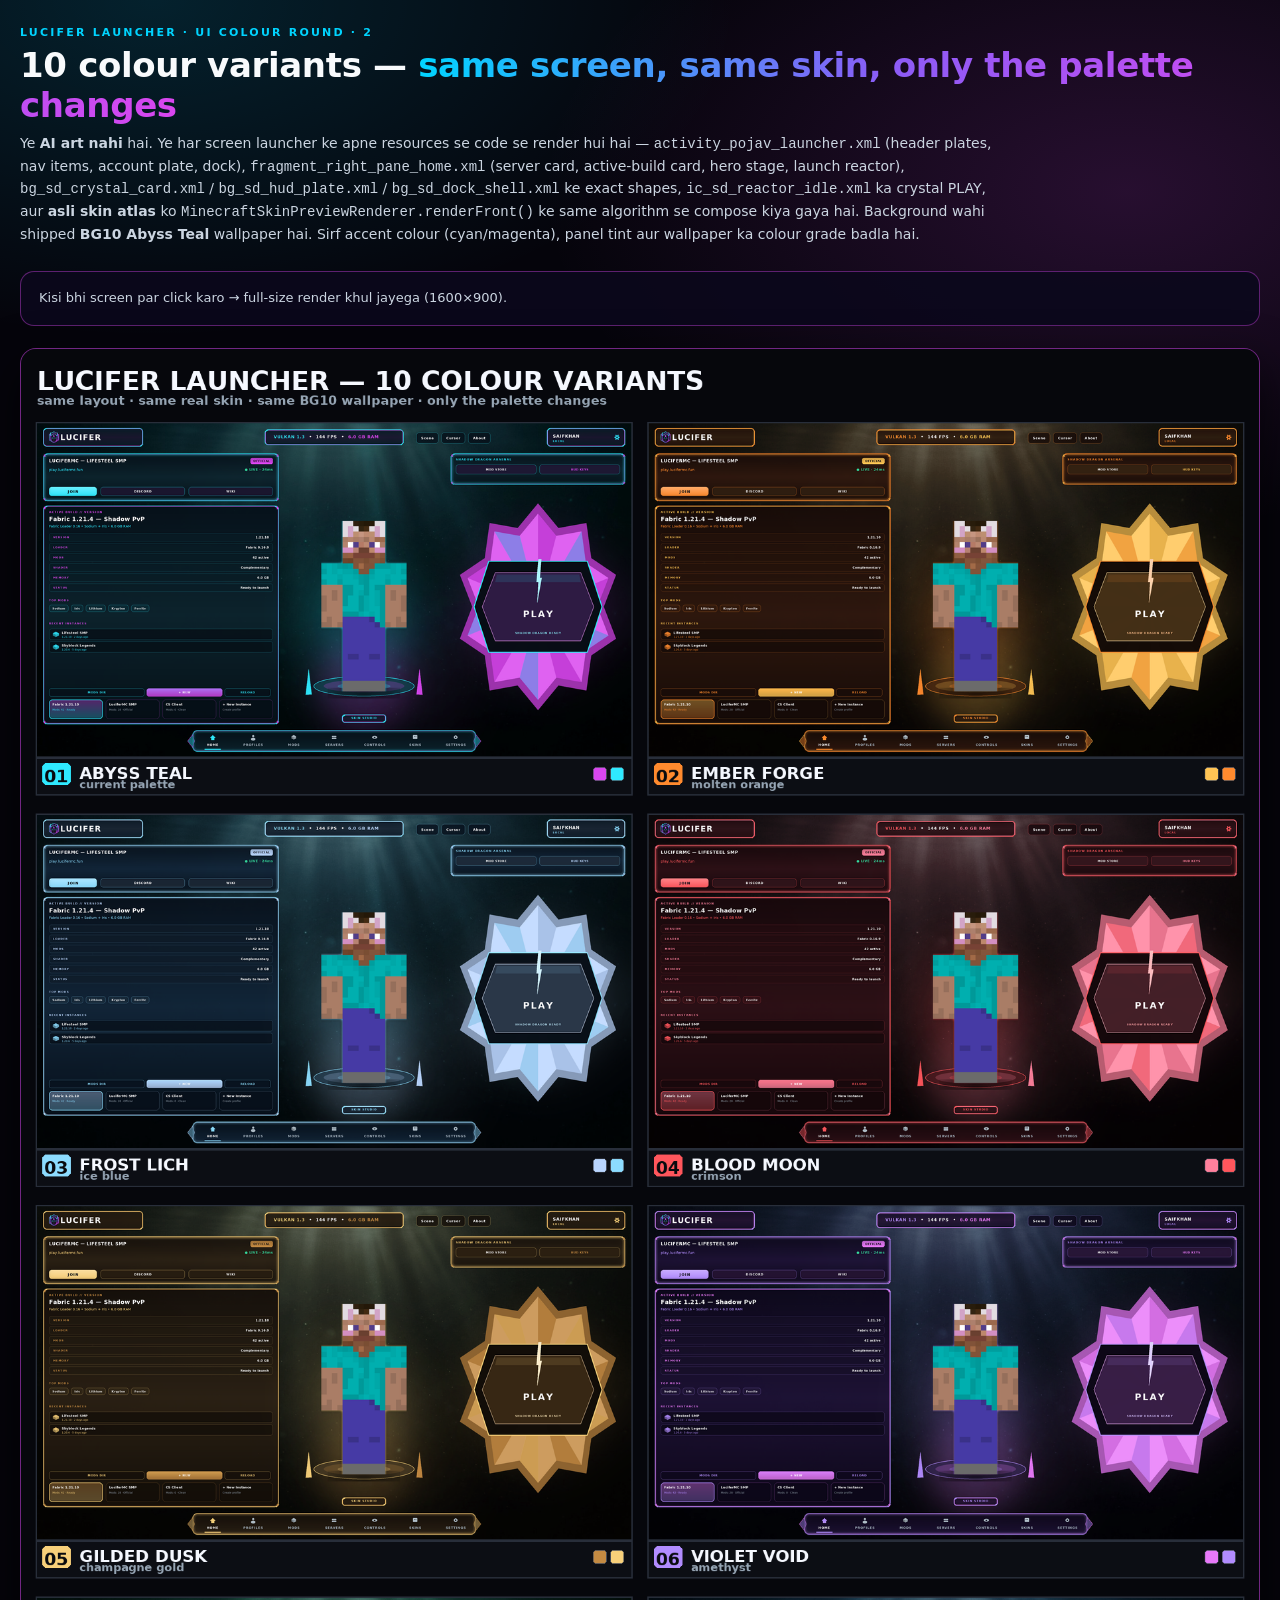
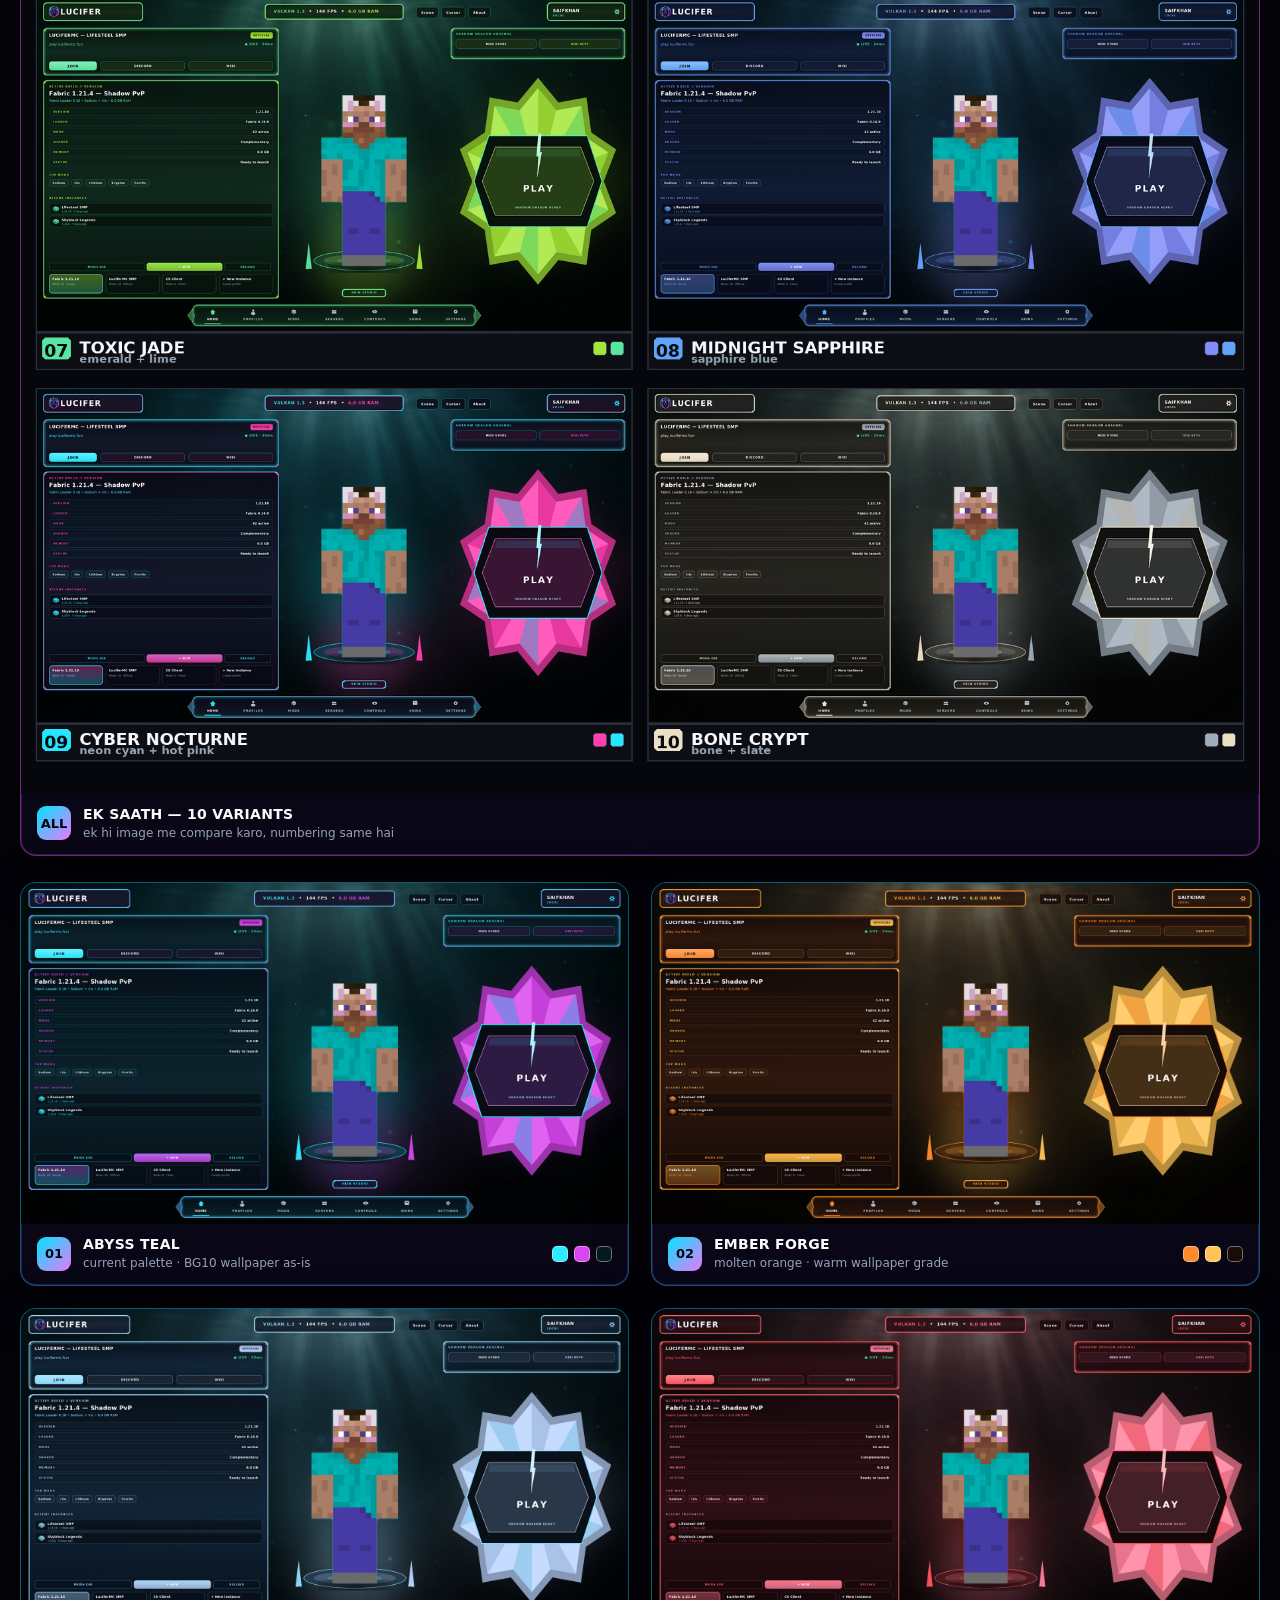
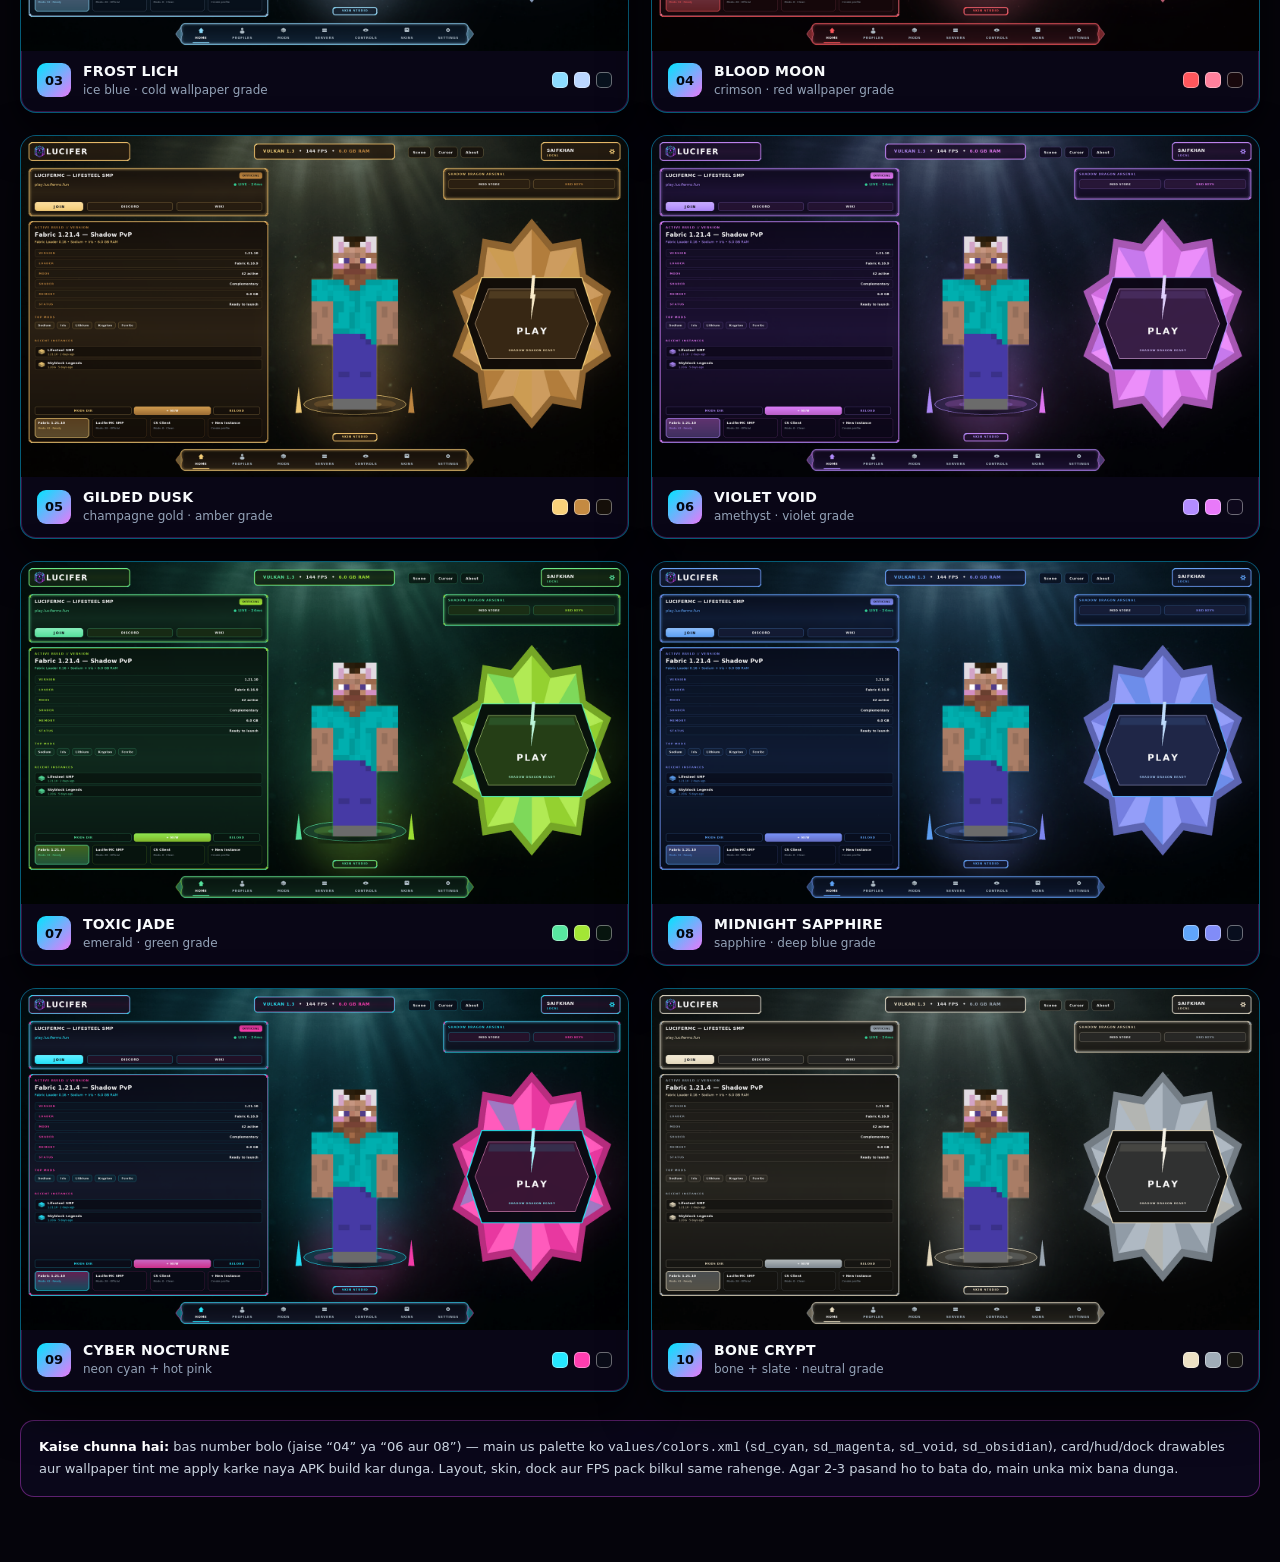
==== commit 845e4cf2: "mockups(ui): bigger contact sheet + click-through gallery Co-authored-by: arena-agent <297053741+are" ====
--- a/mockups/variants/index.html
+++ b/mockups/variants/index.html
@@ -47,6 +47,7 @@
     box-shadow: 0 18px 48px rgba(0, 0, 0, 0.7), inset 0 0 0 1px rgba(217, 70, 239, 0.22);
   }
   .card img { display: block; width: 100%; height: auto; }
+  .card a { display: block; line-height: 0; }
   .meta { display: flex; align-items: center; gap: 12px; padding: 12px 16px 14px; }
   .num {
     width: 34px; height: 34px; flex-shrink: 0; border-radius: 9px;
@@ -83,8 +84,10 @@
     wallpaper ka colour grade badla hai.
   </p>
 
+  <div class="note" style="margin:0 0 22px">Kisi bhi screen par click karo → full-size render khul jayega (1600×900).</div>
+
   <div class="card" style="border-color:rgba(217,70,239,0.5);margin-bottom:26px">
-    <img src="00-all-variants.png" alt="All 10 launcher colour variants on one sheet" />
+    <a href="00-all-variants.png" target="_blank" rel="noopener"><img src="00-all-variants.png" alt="All 10 launcher colour variants on one sheet" /></a>
     <div class="meta">
       <div class="num">ALL</div>
       <div><b>EK SAATH — 10 VARIANTS</b><span>ek hi image me compare karo, numbering same hai</span></div>
@@ -93,7 +96,7 @@
 
   <div class="grid">
     <div class="card">
-      <img src="v01-abyss-teal.png" alt="01 ABYSS TEAL — real launcher screen" />
+      <a href="v01-abyss-teal.png" target="_blank" rel="noopener"><img src="v01-abyss-teal.png" alt="01 ABYSS TEAL — real launcher screen" /></a>
       <div class="meta">
         <div class="num">01</div>
         <div><b>ABYSS TEAL</b><span>current palette · BG10 wallpaper as-is</span></div>
@@ -102,7 +105,7 @@
     </div>
 
     <div class="card">
-      <img src="v02-ember-forge.png" alt="02 EMBER FORGE — real launcher screen" />
+      <a href="v02-ember-forge.png" target="_blank" rel="noopener"><img src="v02-ember-forge.png" alt="02 EMBER FORGE — real launcher screen" /></a>
       <div class="meta">
         <div class="num">02</div>
         <div><b>EMBER FORGE</b><span>molten orange · warm wallpaper grade</span></div>
@@ -111,7 +114,7 @@
     </div>
 
     <div class="card">
-      <img src="v03-frost-lich.png" alt="03 FROST LICH — real launcher screen" />
+      <a href="v03-frost-lich.png" target="_blank" rel="noopener"><img src="v03-frost-lich.png" alt="03 FROST LICH — real launcher screen" /></a>
       <div class="meta">
         <div class="num">03</div>
         <div><b>FROST LICH</b><span>ice blue · cold wallpaper grade</span></div>
@@ -120,7 +123,7 @@
     </div>
 
     <div class="card">
-      <img src="v04-blood-moon.png" alt="04 BLOOD MOON — real launcher screen" />
+      <a href="v04-blood-moon.png" target="_blank" rel="noopener"><img src="v04-blood-moon.png" alt="04 BLOOD MOON — real launcher screen" /></a>
       <div class="meta">
         <div class="num">04</div>
         <div><b>BLOOD MOON</b><span>crimson · red wallpaper grade</span></div>
@@ -129,7 +132,7 @@
     </div>
 
     <div class="card">
-      <img src="v05-gilded-dusk.png" alt="05 GILDED DUSK — real launcher screen" />
+      <a href="v05-gilded-dusk.png" target="_blank" rel="noopener"><img src="v05-gilded-dusk.png" alt="05 GILDED DUSK — real launcher screen" /></a>
       <div class="meta">
         <div class="num">05</div>
         <div><b>GILDED DUSK</b><span>champagne gold · amber grade</span></div>
@@ -138,7 +141,7 @@
     </div>
 
     <div class="card">
-      <img src="v06-violet-void.png" alt="06 VIOLET VOID — real launcher screen" />
+      <a href="v06-violet-void.png" target="_blank" rel="noopener"><img src="v06-violet-void.png" alt="06 VIOLET VOID — real launcher screen" /></a>
       <div class="meta">
         <div class="num">06</div>
         <div><b>VIOLET VOID</b><span>amethyst · violet grade</span></div>
@@ -147,7 +150,7 @@
     </div>
 
     <div class="card">
-      <img src="v07-toxic-jade.png" alt="07 TOXIC JADE — real launcher screen" />
+      <a href="v07-toxic-jade.png" target="_blank" rel="noopener"><img src="v07-toxic-jade.png" alt="07 TOXIC JADE — real launcher screen" /></a>
       <div class="meta">
         <div class="num">07</div>
         <div><b>TOXIC JADE</b><span>emerald · green grade</span></div>
@@ -156,7 +159,7 @@
     </div>
 
     <div class="card">
-      <img src="v08-midnight-sapphire.png" alt="08 MIDNIGHT SAPPHIRE — real launcher screen" />
+      <a href="v08-midnight-sapphire.png" target="_blank" rel="noopener"><img src="v08-midnight-sapphire.png" alt="08 MIDNIGHT SAPPHIRE — real launcher screen" /></a>
       <div class="meta">
         <div class="num">08</div>
         <div><b>MIDNIGHT SAPPHIRE</b><span>sapphire · deep blue grade</span></div>
@@ -165,7 +168,7 @@
     </div>
 
     <div class="card">
-      <img src="v09-cyber-nocturne.png" alt="09 CYBER NOCTURNE — real launcher screen" />
+      <a href="v09-cyber-nocturne.png" target="_blank" rel="noopener"><img src="v09-cyber-nocturne.png" alt="09 CYBER NOCTURNE — real launcher screen" /></a>
       <div class="meta">
         <div class="num">09</div>
         <div><b>CYBER NOCTURNE</b><span>neon cyan + hot pink</span></div>
@@ -174,7 +177,7 @@
     </div>
 
     <div class="card">
-      <img src="v10-bone-crypt.png" alt="10 BONE CRYPT — real launcher screen" />
+      <a href="v10-bone-crypt.png" target="_blank" rel="noopener"><img src="v10-bone-crypt.png" alt="10 BONE CRYPT — real launcher screen" /></a>
       <div class="meta">
         <div class="num">10</div>
         <div><b>BONE CRYPT</b><span>bone + slate · neutral grade</span></div>
